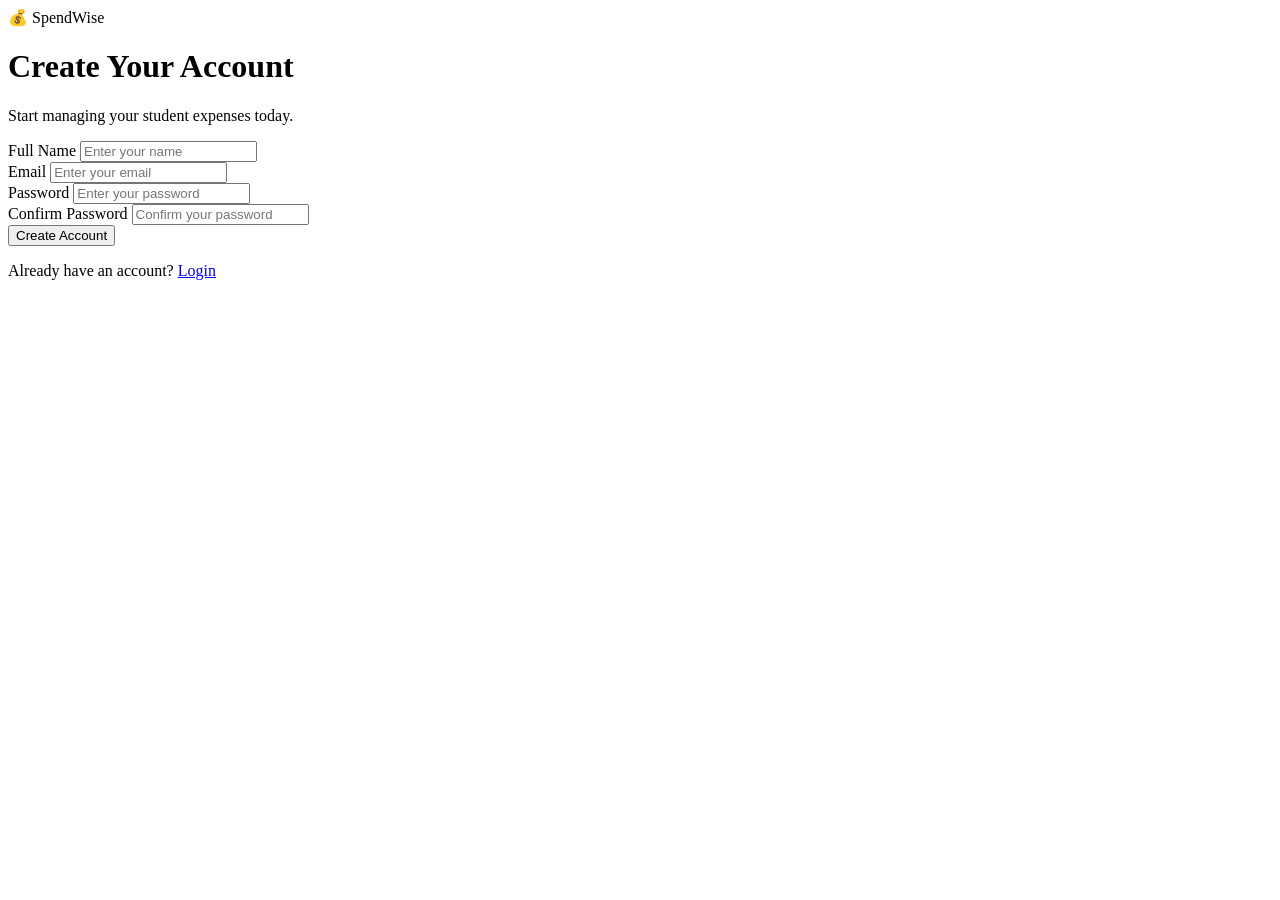
==== account.html @ b7aa8382 "first commit" ====
<!DOCTYPE html>
<html lang="en">
<head>
    <meta charset="UTF-8">
    <meta name="viewport" content="width=device-width, initial-scale=1.0">
    <title>Create Account - SpendWise</title>
    <link rel="stylesheet" href="style.css">
</head>
<body>
    <div class="auth-page">
        <div class="auth-container">
            <div class="auth-logo">
                💰 SpendWise
            </div>
            <h1>Create Your Account</h1>
            <p class="auth-subtitle">
                Start managing your student expenses today.
            </p>
            <form id="registerForm">
                <div class="form-group">
                    <label for="name">
                        Full Name
                    </label>
                    <input type="text" id="name" placeholder="Enter your name" required>
                </div>
                <div class="form-group">
                    <label for="email">
                        Email
                    </label>
                    <input type="email" id="email" placeholder="Enter your email" required>
                </div>
                <div class="form-group">
                    <label for="password">
                        Password
                    </label>
                    <input type="password" id="password" placeholder="Enter your password" required>
                </div>
                <div class="form-group">
                    <label for="confirm-password">
                        Confirm Password
                    </label>
                    <input type="password" id="confirm-password" placeholder="Confirm your password" required>
                </div>
                <button type="submit" class="auth-btn">
                    Create Account
                </button>
            </form>
            <p class="auth-footer">
                Already have an account?
                <a href="login.html">
                    Login
                </a>
            </p>
        </div>
    </div>
    <script src="script.js"></script>
</body>
</html>
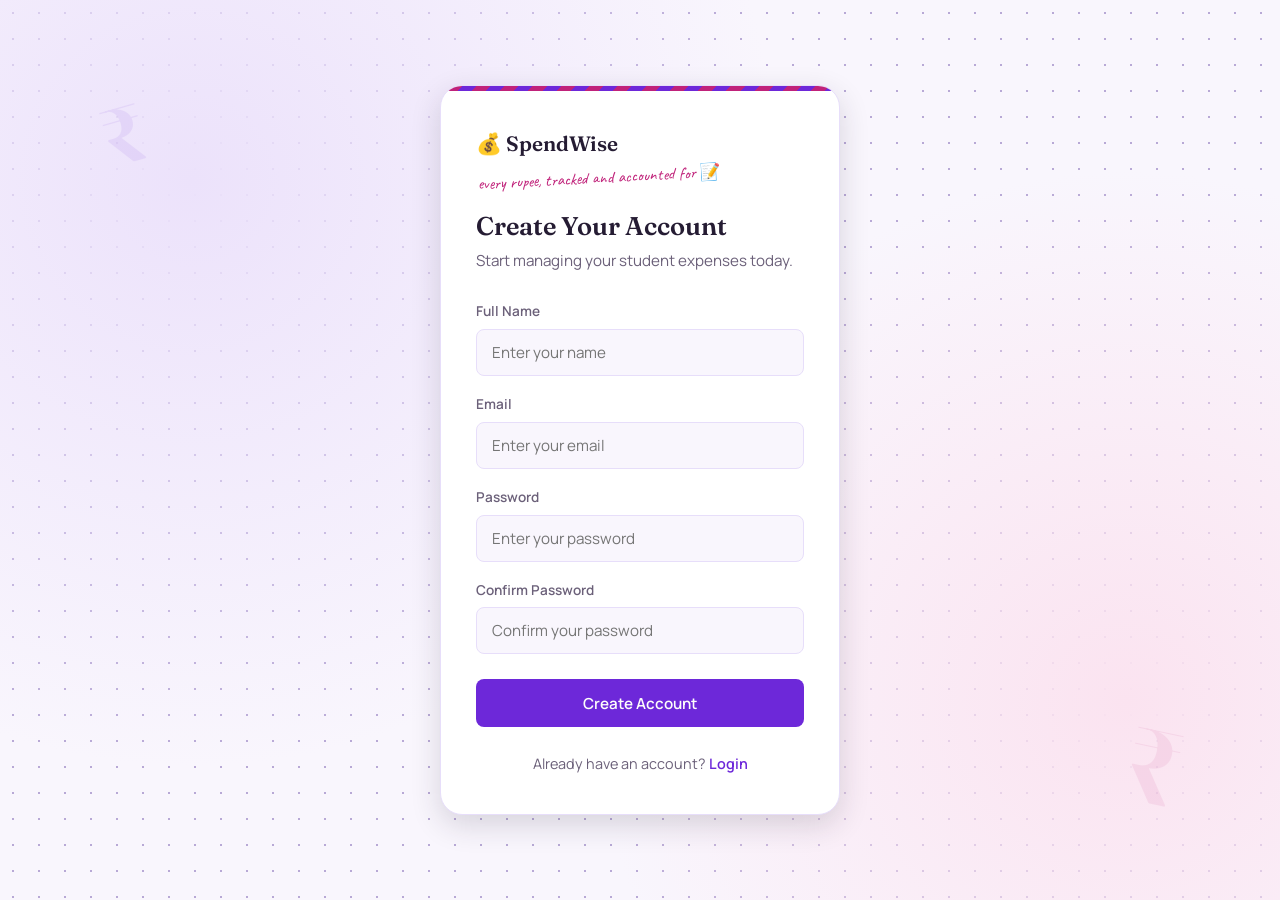
==== commit d879ebf3: "added more features and styling" ====
--- a/account.html
+++ b/account.html
@@ -12,6 +12,7 @@
             <div class="auth-logo">
                 💰 SpendWise
             </div>
+            <span class="auth-tag">every rupee, tracked and accounted for 📝</span>
             <h1>Create Your Account</h1>
             <p class="auth-subtitle">
                 Start managing your student expenses today.
--- a/style.css
+++ b/style.css
@@ -0,0 +1,1061 @@
+@import url('https://fonts.googleapis.com/css2?family=Fraunces:opsz,wght@9..144,400;9..144,500;9..144,600;9..144,700&family=Manrope:wght@400;500;600;700;800&family=Caveat:wght@500;600;700&display=swap');
+:root {  
+  --bg: #f9f6fd;
+  --surface: #ffffff;
+  --surface-soft: #f4eefb;
+  --ink: #251c33;
+  --ink-soft: #6b6079;
+  --border: #e7defa;
+  --primary: #6d28d9;
+  --primary-dark: #4c1d95;
+  --primary-soft: #ece2fb;
+  --pink: #c0227a;
+  --pink-soft: #fbe3f0;
+  --income: #6d28d9;
+  --income-soft: #ece2fb;
+  --expense: #c0227a;
+  --expense-soft: #fbe3f0;
+  --profit: #15803d;
+  --success: #15803d;
+  --success-soft: #e2f6e8;
+  --amber: #c98a2c;
+  --amber-soft: #faf0dc;
+  --line: #b8a9d6;
+  --font-display: 'Fraunces', serif;
+  --font-body: 'Manrope', sans-serif;
+  --font-hand: 'Caveat', cursive;
+
+  --radius-sm: 8px;
+  --radius-md: 14px;
+  --radius-lg: 22px;
+  --shadow-soft: 0 1px 2px rgba(37, 28, 51, 0.06), 0 8px 24px rgba(37, 28, 51, 0.07);
+  --shadow-lift: 0 10px 30px rgba(37, 28, 51, 0.16);
+  --max-width: 1180px;
+}
+
+
+body.dark-mode {
+  --bg: #150f20;
+  --surface: #1e1730;
+  --surface-soft: #251d3a;
+  --ink: #f1ecfb;
+  --ink-soft: #ab9fc4;
+  --border: #33284a;
+  --primary: #a78bfa;
+  --primary-dark: #ded0fb;
+  --primary-soft: #2b2145;
+  --income-soft: #2b2145;
+  --expense-soft: #3a1c30;
+  --profit: #4ade80;
+  --success: #4ade80;
+  --success-soft: #16321f;
+  --amber-soft: #362a14;
+  --line: #4a3d68;
+}
+
+* { box-sizing: border-box; margin: 0; padding: 0; }
+
+html { scroll-behavior: smooth; }
+
+body {
+  font-family: var(--font-body);
+  background: var(--bg);
+  color: var(--ink);
+  line-height: 1.55;
+  -webkit-font-smoothing: antialiased;
+  transition: background 0.25s ease, color 0.25s ease;
+}
+
+img { max-width: 100%; display: block; }
+
+a { color: inherit; text-decoration: none; }
+
+ul { list-style: none; }
+
+button, input, select {
+  font-family: inherit;
+  font-size: inherit;
+  color: inherit;
+}
+
+button { cursor: pointer; }
+
+:focus-visible {
+  outline: 2px solid var(--primary);
+  outline-offset: 2px;
+}
+
+h1, h2, h3 {
+  font-family: var(--font-display);
+  color: var(--ink);
+  line-height: 1.15;
+}
+
+.section-text {
+  color: var(--ink-soft);
+  max-width: 60ch;
+}
+
+@media (prefers-reduced-motion: reduce) {
+  *, *::before, *::after { animation-duration: 0.001ms !important; transition-duration: 0.001ms !important; }
+}
+
+.btn {
+  display: inline-flex;
+  align-items: center;
+  justify-content: center;
+  gap: 0.5rem;
+  padding: 0.85rem 1.6rem;
+  border-radius: var(--radius-sm);
+  border: 1px solid transparent;
+  font-weight: 600;
+  font-size: 0.95rem;
+  transition: transform 0.15s ease, box-shadow 0.15s ease, background 0.15s ease, color 0.15s ease;
+}
+
+.btn:hover { transform: translateY(-1px); }
+.btn:active { transform: translateY(0); }
+
+.primary-btn {
+  background: var(--primary);
+  color: #fdfdfb;
+  box-shadow: var(--shadow-soft);
+}
+.primary-btn:hover { background: var(--primary-dark); }
+
+.secondary-btn {
+  background: transparent;
+  border-color: var(--border);
+  color: var(--ink);
+}
+.secondary-btn:hover { border-color: var(--primary); color: var(--primary); }
+
+
+.navbar {
+  max-width: var(--max-width);
+  margin: 0 auto;
+  padding: 1.4rem 1.5rem;
+  display: flex;
+  align-items: center;
+  justify-content: space-between;
+}
+
+.logo {
+  font-family: var(--font-display);
+  font-weight: 600;
+  font-size: 1.4rem;
+  letter-spacing: -0.01em;
+  display: flex;
+  align-items: center;
+  gap: 0.6rem;
+}
+
+.logo-mark {
+  width: 2rem;
+  height: 2rem;
+  border-radius: 9px;
+  background: linear-gradient(155deg, var(--primary) 0%, var(--pink) 100%);
+  display: grid;
+  place-items: center;
+  font-size: 1rem;
+  flex-shrink: 0;
+}
+
+.nav-links {
+  display: flex;
+  align-items: center;
+  gap: 2.2rem;
+  font-weight: 500;
+}
+
+.nav-links a { color: var(--ink-soft); transition: color 0.15s ease; }
+.nav-links a:hover { color: var(--primary); }
+.nav-links a.login-link {
+  color: var(--ink);
+  border: 1px solid var(--border);
+  padding: 0.5rem 1.1rem;
+  border-radius: var(--radius-sm);
+}
+.nav-links a.login-link:hover { border-color: var(--primary); color: var(--primary); }
+
+
+.hero {
+  max-width: var(--max-width);
+  margin: 0 auto;
+  padding: 4.5rem 1.5rem 6rem;
+  display: grid;
+  place-items: center;
+  text-align: center;
+  position: relative;
+  overflow: visible;
+}
+
+.hero-content { max-width: 640px; position: relative; z-index: 2; }
+
+.hero-content h1 {
+  font-size: clamp(2.3rem, 5vw, 3.4rem);
+  font-weight: 600;
+}
+
+.hero-content h1 span {
+  display: block;
+  color: var(--primary);
+  font-style: italic;
+  font-weight: 500;
+  position: relative;
+  display: inline-block;
+}
+
+.hero-content h1 span .squiggle {
+  position: absolute;
+  left: 2%;
+  bottom: -0.32em;
+  width: 96%;
+  height: 14px;
+  overflow: visible;
+}
+
+.hero-content h1 span .squiggle path {
+  fill: none;
+  stroke: var(--pink);
+  stroke-width: 4;
+  stroke-linecap: round;
+  stroke-dasharray: 220;
+  stroke-dashoffset: 220;
+  animation: draw-squiggle 0.9s 0.5s cubic-bezier(.3,.8,.4,1) forwards;
+}
+
+@keyframes draw-squiggle {
+  to { stroke-dashoffset: 0; }
+}
+
+.hero-content p {
+  margin-top: 1.4rem;
+  font-size: 1.1rem;
+  color: var(--ink-soft);
+}
+
+.hero-buttons {
+  margin-top: 2.2rem;
+  display: flex;
+  gap: 1rem;
+  justify-content: center;
+  flex-wrap: wrap;
+}
+
+.hero-coins { position: absolute; inset: 0; z-index: 1; pointer-events: none; }
+
+.hero-coin {
+  position: absolute;
+  display: grid;
+  place-items: center;
+  border-radius: 50%;
+  font-family: var(--font-display);
+  font-weight: 600;
+  color: #fdfdfb;
+  box-shadow: inset 0 -4px 0 rgba(0,0,0,0.14), var(--shadow-soft);
+  opacity: 0;
+  animation: coin-drop 0.6s cubic-bezier(.34,1.56,.64,1) forwards;
+}
+
+.hero-coin.c1 { top: 6%;  left: 12%; width: 3.2rem; height: 3.2rem; font-size: 1.3rem; background: linear-gradient(155deg, var(--primary) 0%, var(--primary-dark) 100%); transform: rotate(-12deg); animation-delay: 0.15s; }
+.hero-coin.c2 { top: 62%; left: 6%;  width: 2.1rem; height: 2.1rem; font-size: 0.9rem;  background: linear-gradient(155deg, var(--pink) 0%, #8a1656 100%); transform: rotate(10deg); animation-delay: 0.3s; }
+.hero-coin.c3 { top: 12%; right: 10%; width: 2.5rem; height: 2.5rem; font-size: 1rem; background: linear-gradient(155deg, var(--amber) 0%, #93641c 100%); transform: rotate(16deg); animation-delay: 0.45s; }
+.hero-coin.c4 { top: 68%; right: 14%; width: 3.6rem; height: 3.6rem; font-size: 1.5rem; background: linear-gradient(155deg, var(--primary) 0%, var(--pink) 100%); transform: rotate(-8deg); animation-delay: 0.6s; }
+
+@keyframes coin-drop {
+  from { opacity: 0; transform: translateY(-14px) rotate(var(--rot, 0deg)) scale(0.7); }
+  to   { opacity: 1; transform: translateY(0) rotate(var(--rot, 0deg)) scale(1); }
+}
+
+@media (prefers-reduced-motion: reduce) {
+  .hero-coin, .squiggle path { animation: none !important; opacity: 1 !important; stroke-dashoffset: 0 !important; }
+}
+
+@media (max-width: 640px) {
+  .hero-coins { display: none; }
+}
+
+.features {
+  max-width: var(--max-width);
+  margin: 0 auto;
+  padding: 2rem 1.5rem 5rem;
+  text-align: center;
+}
+
+.features h2 { font-size: 2rem; font-weight: 600; }
+.features .section-text { margin: 0.9rem auto 3rem; }
+
+.feature-container {
+  display: grid;
+  grid-template-columns: repeat(3, 1fr);
+  gap: 1.5rem;
+  text-align: left;
+  padding-top: 0.6rem;
+}
+
+.feature-card {
+  background: var(--surface);
+  border: 1px solid var(--border);
+  border-radius: var(--radius-md);
+  padding: 2rem 1.7rem;
+  position: relative;
+  transition: transform 0.2s ease, box-shadow 0.2s ease;
+}
+
+.feature-card:nth-child(1) { transform: rotate(-1.6deg); }
+.feature-card:nth-child(2) { transform: rotate(1.1deg); }
+.feature-card:nth-child(3) { transform: rotate(-0.6deg); }
+
+.feature-card:hover {
+  transform: rotate(0deg) translateY(-4px);
+  box-shadow: var(--shadow-lift);
+}
+
+.feature-card::before {
+  content: "";
+  position: absolute;
+  top: -0.6rem;
+  left: 1.8rem;
+  width: 2.6rem;
+  height: 1.1rem;
+  background: var(--primary-soft);
+  opacity: 0.9;
+  transform: rotate(-3deg);
+  box-shadow: var(--shadow-soft);
+}
+.feature-card:nth-child(2)::before { background: var(--pink-soft); left: auto; right: 1.8rem; transform: rotate(3deg); }
+.feature-card:nth-child(3)::before { background: var(--amber-soft); transform: rotate(2deg); }
+
+.feature-icon {
+  font-size: 1.5rem;
+  width: 3.1rem;
+  height: 3.1rem;
+  display: grid;
+  place-items: center;
+  background: var(--primary-soft);
+  border-radius: 63% 37% 54% 46% / 55% 45% 55% 45%;
+  margin-bottom: 1.2rem;
+}
+
+.feature-card:nth-child(2) .feature-icon { background: var(--pink-soft); border-radius: 42% 58% 61% 39% / 45% 40% 60% 55%; }
+.feature-card:nth-child(3) .feature-icon { background: var(--amber-soft); border-radius: 55% 45% 40% 60% / 60% 50% 50% 40%; }
+
+.feature-card h3 { font-size: 1.15rem; margin-bottom: 0.5rem; }
+.feature-card p { color: var(--ink-soft); font-size: 0.95rem; }
+
+.cta {
+  max-width: var(--max-width);
+  margin: 0 auto 5rem;
+  background: var(--primary-dark);
+  color: #fdfdfb;
+  border-radius: var(--radius-lg);
+  padding: 3.5rem 2rem;
+  text-align: center;
+  position: relative;
+  overflow: hidden;
+}
+
+.cta::before {
+  content: "₹";
+  position: absolute;
+  top: -1.5rem;
+  left: -1rem;
+  font-family: var(--font-display);
+  font-size: 8rem;
+  font-weight: 600;
+  color: #fdfdfb;
+  opacity: 0.06;
+  transform: rotate(-18deg);
+}
+.cta::after {
+  content: "₹";
+  position: absolute;
+  bottom: -2.5rem;
+  right: -1rem;
+  font-family: var(--font-display);
+  font-size: 9rem;
+  font-weight: 600;
+  color: #fdfdfb;
+  opacity: 0.06;
+  transform: rotate(14deg);
+}
+
+.cta h2 { color: #fdfdfb; font-size: 1.9rem; font-weight: 600; position: relative; }
+.cta p { color: #cfe3da; margin: 0.8rem 0 1.8rem; position: relative; }
+.cta .btn { background: #fdfdfb; color: var(--primary-dark); position: relative; }
+.cta .btn:hover { background: #eef3ef; }
+
+
+footer {
+  text-align: center;
+  padding: 2rem 1.5rem;
+  color: var(--ink-soft);
+  font-size: 0.9rem;
+  border-top: 1px solid var(--border);
+}
+
+
+.auth-page {
+  min-height: 100vh;
+  display: grid;
+  place-items: center;
+  padding: 2rem 1.2rem;
+  position: relative;
+  overflow: hidden;
+  background:
+    radial-gradient(circle at 15% 20%, var(--primary-soft) 0%, transparent 45%),
+    radial-gradient(circle at 88% 78%, var(--pink-soft) 0%, transparent 40%),
+    radial-gradient(var(--line) 1px, transparent 1px),
+    var(--bg);
+  background-size: auto, auto, 26px 26px, auto;
+  background-position: 0 0, 0 0, 0 0, 0 0;
+}
+
+.auth-page::before,
+.auth-page::after {
+  content: "₹";
+  position: absolute;
+  font-family: var(--font-display);
+  font-weight: 600;
+  color: var(--primary);
+  opacity: 0.08;
+  pointer-events: none;
+}
+.auth-page::before { top: 8%; left: 8%; font-size: 5rem; transform: rotate(-16deg); }
+.auth-page::after { bottom: 6%; right: 8%; font-size: 6.5rem; color: var(--pink); transform: rotate(12deg); }
+
+@media (max-width: 640px) {
+  .auth-page::before, .auth-page::after { display: none; }
+}
+
+.auth-container {
+  width: 100%;
+  max-width: 400px;
+  background: var(--surface);
+  border: 1px solid var(--border);
+  border-radius: var(--radius-lg);
+  padding: 2.6rem 2.2rem 2.4rem;
+  box-shadow: var(--shadow-lift);
+  position: relative;
+  overflow: hidden;
+}
+
+.auth-container::before {
+  content: "";
+  position: absolute;
+  top: 0; left: 0; right: 0;
+  height: 5px;
+  background: repeating-linear-gradient(
+    -45deg,
+    var(--primary) 0 10px,
+    var(--pink) 10px 20px
+  );
+}
+
+.auth-logo {
+  font-family: var(--font-display);
+  font-weight: 600;
+  font-size: 1.3rem;
+  margin-bottom: 0.3rem;
+  display: flex;
+  align-items: center;
+  gap: 0.6rem;
+}
+
+.auth-tag {
+  display: inline-block;
+  font-family: var(--font-hand);
+  font-size: 1.05rem;
+  color: var(--pink);
+  transform: rotate(-3deg);
+  margin: 0 0 1.3rem 0.1rem;
+}
+
+.auth-container h1 { font-size: 1.6rem; font-weight: 600; }
+.auth-subtitle { color: var(--ink-soft); margin: 0.5rem 0 1.8rem; font-size: 0.95rem; }
+
+.form-group { margin-bottom: 1.15rem; }
+
+.form-group label {
+  display: block;
+  font-size: 0.85rem;
+  font-weight: 600;
+  margin-bottom: 0.4rem;
+  color: var(--ink-soft);
+}
+
+.form-group input,
+.form-group select {
+  width: 100%;
+  padding: 0.75rem 0.9rem;
+  border: 1px solid var(--border);
+  border-radius: var(--radius-sm);
+  background: var(--bg);
+  font-size: 0.95rem;
+  transition: border-color 0.15s ease, box-shadow 0.15s ease;
+}
+
+.form-group input:focus,
+.form-group select:focus {
+  border-color: var(--primary);
+  box-shadow: 0 0 0 3px var(--primary-soft);
+  outline: none;
+}
+
+.form-group.has-error input { border-color: var(--expense); }
+.field-error {
+  display: none;
+  color: var(--expense);
+  font-size: 0.8rem;
+  margin-top: 0.35rem;
+}
+.form-group.has-error .field-error { display: block; }
+
+.auth-btn {
+  width: 100%;
+  padding: 0.85rem;
+  border: none;
+  border-radius: var(--radius-sm);
+  background: var(--primary);
+  color: #fdfdfb;
+  font-weight: 600;
+  font-size: 0.95rem;
+  margin-top: 0.4rem;
+  transition: background 0.15s ease, transform 0.15s ease;
+}
+.auth-btn:hover { background: var(--primary-dark); transform: translateY(-1px); }
+
+.auth-footer {
+  text-align: center;
+  margin-top: 1.6rem;
+  font-size: 0.9rem;
+  color: var(--ink-soft);
+}
+.auth-footer a { color: var(--primary); font-weight: 600; }
+
+.auth-banner {
+  margin-top: 1.2rem;
+  padding: 0.7rem 0.9rem;
+  border-radius: var(--radius-sm);
+  background: var(--success-soft);
+  color: var(--success);
+  font-size: 0.85rem;
+  font-weight: 600;
+  display: none;
+}
+.auth-banner.show { display: block; }
+
+
+
+.app-shell { min-height: 100vh; padding-bottom: 4rem; }
+
+
+.app-topbar {
+  background: var(--surface);
+  border-bottom: 1px solid var(--border);
+  position: relative;
+}
+.app-topbar::before {
+  content: "";
+  position: absolute;
+  top: 0; left: 0; right: 0;
+  height: 3px;
+  background: repeating-linear-gradient(-45deg, var(--primary) 0 8px, var(--pink) 8px 16px);
+  opacity: 0.7;
+}
+
+.app-topbar-inner {
+  max-width: var(--max-width);
+  margin: 0 auto;
+  padding: 1.1rem 1.5rem;
+  display: flex;
+  align-items: center;
+  justify-content: space-between;
+  gap: 1rem;
+}
+
+.app-actions { display: flex; align-items: center; gap: 0.8rem; }
+
+.icon-btn {
+  width: 2.5rem;
+  height: 2.5rem;
+  display: grid;
+  place-items: center;
+  border: 1px solid var(--border);
+  border-radius: 50%;
+  background: var(--surface);
+  font-size: 1.05rem;
+  transition: border-color 0.15s ease, transform 0.15s ease;
+}
+.icon-btn:hover { border-color: var(--primary); transform: translateY(-1px); }
+
+.user-chip {
+  display: flex;
+  align-items: center;
+  gap: 0.6rem;
+  padding: 0.35rem 0.7rem 0.35rem 0.4rem;
+  border: 1px solid var(--border);
+  border-radius: 999px;
+  font-size: 0.85rem;
+  font-weight: 600;
+}
+
+.user-chip .avatar {
+  width: 1.9rem;
+  height: 1.9rem;
+  border-radius: 50%;
+  background: var(--primary-soft);
+  color: var(--primary-dark);
+  display: grid;
+  place-items: center;
+  font-family: var(--font-display);
+  font-weight: 600;
+}
+
+.app-main {
+  max-width: var(--max-width);
+  margin: 0 auto;
+  padding: 2.2rem 1.5rem 0;
+}
+
+.page-heading {
+  display: flex;
+  align-items: flex-end;
+  justify-content: space-between;
+  gap: 1rem;
+  flex-wrap: wrap;
+  margin-bottom: 1.8rem;
+}
+
+.page-heading h1 {
+  font-size: 1.9rem;
+  font-weight: 600;
+}
+
+.page-heading p {
+  color: var(--ink-soft);
+  font-size: 0.95rem;
+  margin-top: 0.3rem;
+}
+
+/* -- summary cards -- */
+.summary-grid {
+  display: grid;
+  grid-template-columns: 1.4fr 1fr 1fr;
+  gap: 1.1rem;
+  margin-bottom: 2.2rem;
+}
+
+.summary-card {
+  border-radius: var(--radius-lg);
+  padding: 1.6rem 1.7rem;
+  position: relative;
+  overflow: hidden;
+}
+
+.summary-card .label {
+  font-size: 0.85rem;
+  font-weight: 600;
+  opacity: 0.85;
+}
+
+.summary-card .value {
+  font-family: var(--font-display);
+  font-size: 2.1rem;
+  font-weight: 600;
+  margin-top: 0.5rem;
+  letter-spacing: -0.01em;
+}
+
+.summary-card .sub {
+  font-size: 0.8rem;
+  margin-top: 0.6rem;
+  opacity: 0.85;
+}
+
+.summary-card.balance {
+  background: var(--primary-dark);
+  color: #fdfdfb;
+}
+.summary-card.balance .value { font-size: 2.5rem; color: #baf7d2; }
+.summary-card.balance .label { color: #e4d9fb; }
+
+.summary-card.balance::after {
+  content: "₹";
+  position: absolute;
+  right: -0.4rem;
+  bottom: -1.6rem;
+  font-family: var(--font-display);
+  font-size: 7.5rem;
+  font-weight: 600;
+  color: #fdfdfb;
+  opacity: 0.07;
+  transform: rotate(-14deg);
+  line-height: 1;
+  pointer-events: none;
+}
+
+.summary-card.income {
+  background: var(--surface);
+  border: 1px solid var(--border);
+}
+.summary-card.income .label { color: var(--income); }
+.summary-card.income .value { color: var(--ink); }
+
+.summary-card.expense {
+  background: var(--surface);
+  border: 1px solid var(--border);
+}
+.summary-card.expense .label { color: var(--expense); }
+.summary-card.expense .value { color: var(--ink); }
+
+
+.dashboard-grid {
+  display: grid;
+  grid-template-columns: 2fr 1fr;
+  gap: 1.5rem;
+  align-items: start;
+}
+
+.panel {
+  background: var(--surface);
+  border: 1px solid var(--border);
+  border-radius: var(--radius-lg);
+  padding: 1.5rem;
+}
+
+.panel-header {
+  display: flex;
+  align-items: center;
+  justify-content: space-between;
+  gap: 1rem;
+  margin-bottom: 1.2rem;
+}
+
+.panel-header h2 { font-size: 1.15rem; font-weight: 600; }
+
+.toolbar {
+  display: flex;
+  flex-wrap: wrap;
+  gap: 0.7rem;
+  margin-bottom: 1.3rem;
+}
+
+.toolbar input[type="search"],
+.toolbar select {
+  padding: 0.6rem 0.85rem;
+  border: 1px solid var(--border);
+  border-radius: var(--radius-sm);
+  background: var(--bg);
+  font-size: 0.85rem;
+}
+
+.toolbar input[type="search"] { flex: 1 1 180px; }
+.toolbar select { flex: 0 1 140px; }
+
+.toolbar input:focus,
+.toolbar select:focus {
+  border-color: var(--primary);
+  outline: none;
+}
+
+.transaction-list { display: flex; flex-direction: column; gap: 0.6rem; }
+
+.transaction-row {
+  display: grid;
+  grid-template-columns: auto 1fr auto auto;
+  align-items: center;
+  gap: 1rem;
+  padding: 0.9rem 1rem;
+  border: 1px solid var(--border);
+  border-radius: var(--radius-md);
+  transition: border-color 0.15s ease, background 0.15s ease;
+}
+
+.transaction-row:hover { border-color: var(--primary); background: var(--surface-soft); }
+
+.t-icon {
+  width: 2.4rem;
+  height: 2.4rem;
+  border-radius: 50%;
+  display: grid;
+  place-items: center;
+  font-size: 1.1rem;
+  flex-shrink: 0;
+}
+
+.transaction-row.income .t-icon { background: var(--income-soft); color: var(--income); }
+.transaction-row.expense .t-icon { background: var(--expense-soft); color: var(--expense); }
+
+.t-info .t-title { font-weight: 600; font-size: 0.95rem; }
+.t-info .t-meta {
+  font-size: 0.8rem;
+  color: var(--ink-soft);
+  margin-top: 0.2rem;
+  display: flex;
+  gap: 0.5rem;
+  align-items: center;
+}
+
+.t-meta .t-category {
+  background: var(--surface-soft);
+  padding: 0.1rem 0.55rem;
+  border-radius: 999px;
+}
+
+.t-amount { font-weight: 700; font-size: 1rem; white-space: nowrap; }
+.transaction-row.income .t-amount { color: var(--income); }
+.transaction-row.expense .t-amount { color: var(--expense); }
+
+.t-actions { display: flex; gap: 0.4rem; }
+
+.t-actions button {
+  width: 2.1rem;
+  height: 2.1rem;
+  border: 1px solid var(--border);
+  border-radius: var(--radius-sm);
+  background: var(--surface);
+  font-size: 0.9rem;
+  transition: border-color 0.15s ease, transform 0.15s ease;
+}
+.t-actions button:hover { border-color: var(--primary); transform: translateY(-1px); }
+.t-actions .delete-btn:hover { border-color: var(--expense); color: var(--expense); }
+
+
+.empty-state {
+  text-align: center;
+  padding: 3rem 1.5rem;
+  color: var(--ink-soft);
+}
+.empty-state .emoji { font-size: 2.4rem; margin-bottom: 0.8rem; }
+.empty-state svg {
+  width: 108px;
+  height: 108px;
+  margin: 0 auto 0.8rem;
+  display: block;
+}
+.empty-state .illus-line { stroke: var(--line); }
+.empty-state .illus-primary { stroke: var(--primary); }
+.empty-state .illus-primary-fill { fill: var(--primary-soft); }
+.empty-state .illus-pink { stroke: var(--pink); }
+.empty-state h3 { font-size: 1.1rem; color: var(--ink); margin-bottom: 0.4rem; }
+.empty-state p { font-size: 0.9rem; max-width: 32ch; margin: 0 auto; }
+
+.category-bar-row { margin-bottom: 1rem; }
+
+.category-bar-label {
+  display: flex;
+  justify-content: space-between;
+  font-size: 0.82rem;
+  margin-bottom: 0.35rem;
+}
+.category-bar-label span:last-child { color: var(--ink-soft); }
+
+.category-bar-track {
+  height: 8px;
+  background: var(--surface-soft);
+  border-radius: 999px;
+  overflow: hidden;
+}
+
+.category-bar-fill {
+  height: 100%;
+  border-radius: 999px;
+  background: var(--primary);
+}
+
+.category-empty {
+  font-size: 0.85rem;
+  color: var(--ink-soft);
+  text-align: center;
+  padding: 1rem 0;
+}
+
+.fab-add {
+  display: flex;
+  align-items: center;
+  gap: 0.5rem;
+  padding: 0.75rem 1.4rem;
+  border-radius: 999px;
+  background: linear-gradient(135deg, var(--primary) 0%, var(--pink) 100%);
+  color: #fdfdfb;
+  font-weight: 700;
+  font-size: 0.9rem;
+  border: none;
+  box-shadow: var(--shadow-soft);
+  transition: filter 0.15s ease, transform 0.15s ease;
+}
+.fab-add:hover { filter: brightness(1.06); transform: translateY(-1px); }
+.fab-add:hover span.coin { transform: rotate(180deg); }
+.fab-add span.coin { display: inline-block; transition: transform 0.4s ease; }
+
+
+.overlay {
+  position: fixed;
+  inset: 0;
+  background: rgba(18, 36, 29, 0.45);
+  opacity: 0;
+  pointer-events: none;
+  transition: opacity 0.2s ease;
+  z-index: 40;
+}
+.overlay.show { opacity: 1; pointer-events: auto; }
+
+.drawer {
+  position: fixed;
+  top: 0;
+  right: 0;
+  height: 100%;
+  width: min(420px, 92vw);
+  background: var(--surface);
+  box-shadow: var(--shadow-lift);
+  transform: translateX(100%);
+  transition: transform 0.25s ease;
+  z-index: 50;
+  display: flex;
+  flex-direction: column;
+  padding: 1.8rem;
+  overflow-y: auto;
+}
+.drawer.show { transform: translateX(0); }
+
+.drawer-header {
+  display: flex;
+  align-items: center;
+  justify-content: space-between;
+  margin-bottom: 1.6rem;
+}
+.drawer-header h2 { font-size: 1.25rem; font-weight: 600; }
+
+.close-btn {
+  width: 2.2rem;
+  height: 2.2rem;
+  border-radius: 50%;
+  border: 1px solid var(--border);
+  background: transparent;
+  font-size: 1rem;
+}
+.close-btn:hover { border-color: var(--primary); }
+
+.type-toggle {
+  display: grid;
+  grid-template-columns: 1fr 1fr;
+  gap: 0.6rem;
+  margin-bottom: 1.3rem;
+}
+
+.type-toggle label {
+  text-align: center;
+  padding: 0.65rem;
+  border: 1px solid var(--border);
+  border-radius: var(--radius-sm);
+  font-weight: 600;
+  font-size: 0.9rem;
+  cursor: pointer;
+  transition: border-color 0.15s ease, background 0.15s ease, color 0.15s ease;
+}
+
+.type-toggle { position: relative; }
+.type-toggle input { position: absolute; opacity: 0; pointer-events: none; }
+
+.type-toggle label.income-option.is-checked {
+  border-color: var(--income);
+  background: var(--income-soft);
+  color: var(--income);
+}
+
+.type-toggle label.expense-option.is-checked {
+  border-color: var(--expense);
+  background: var(--expense-soft);
+  color: var(--expense);
+}
+
+.drawer-form .form-group input,
+.drawer-form .form-group select { background: var(--bg); }
+
+.drawer-submit {
+  width: 100%;
+  padding: 0.85rem;
+  border: none;
+  border-radius: var(--radius-sm);
+  background: linear-gradient(135deg, var(--primary) 0%, var(--pink) 100%);
+  color: #fdfdfb;
+  font-weight: 700;
+  font-size: 0.95rem;
+  margin-top: 0.6rem;
+  transition: filter 0.15s ease;
+}
+.drawer-submit:hover { filter: brightness(1.06); }
+
+.confirm-modal {
+  position: fixed;
+  top: 50%;
+  left: 50%;
+  transform: translate(-50%, -50%) scale(0.95);
+  width: min(360px, 90vw);
+  background: var(--surface);
+  border-radius: var(--radius-lg);
+  padding: 1.8rem;
+  box-shadow: var(--shadow-lift);
+  z-index: 60;
+  opacity: 0;
+  pointer-events: none;
+  transition: opacity 0.2s ease, transform 0.2s ease;
+  text-align: center;
+}
+.confirm-modal.show { opacity: 1; pointer-events: auto; transform: translate(-50%, -50%) scale(1); }
+
+.confirm-modal .emoji { font-size: 2rem; margin-bottom: 0.6rem; }
+.confirm-modal h3 { font-size: 1.1rem; margin-bottom: 0.4rem; }
+.confirm-modal p { color: var(--ink-soft); font-size: 0.9rem; margin-bottom: 1.4rem; }
+
+.confirm-actions { display: flex; gap: 0.7rem; }
+.confirm-actions button { flex: 1; padding: 0.7rem; border-radius: var(--radius-sm); font-weight: 600; }
+.confirm-actions .cancel-btn { border: 1px solid var(--border); background: transparent; }
+.confirm-actions .delete-confirm-btn { border: none; background: var(--expense); color: #fff; }
+
+.toast {
+  position: fixed;
+  bottom: 1.6rem;
+  left: 50%;
+  transform: translateX(-50%) translateY(10px);
+  background: var(--primary-dark);
+  color: #fdfdfb;
+  padding: 0.8rem 1.4rem;
+  border-radius: var(--radius-sm);
+  font-size: 0.9rem;
+  font-weight: 600;
+  opacity: 0;
+  pointer-events: none;
+  transition: opacity 0.2s ease, transform 0.2s ease;
+  z-index: 70;
+}
+.toast.show { opacity: 1; transform: translateX(-50%) translateY(0); }
+
+
+.nav-toggle { display: none; }
+
+@media (max-width: 880px) {
+  .feature-container { grid-template-columns: 1fr; }
+  .summary-grid { grid-template-columns: 1fr; }
+  .dashboard-grid { grid-template-columns: 1fr; }
+}
+
+@media (max-width: 640px) {
+  .nav-links { gap: 1.2rem; font-size: 0.9rem; }
+  .hero { padding: 3rem 1.2rem 4rem; }
+  .transaction-row {
+    grid-template-columns: auto 1fr;
+    grid-template-areas:
+      "icon info"
+      "amount actions";
+    row-gap: 0.6rem;
+  }
+  .t-icon { grid-area: icon; }
+  .t-info { grid-area: info; }
+  .t-amount { grid-area: amount; }
+  .t-actions { grid-area: actions; justify-self: end; }
+  .app-topbar-inner { flex-wrap: wrap; }
+  .page-heading { flex-direction: column; align-items: flex-start; }
+}
